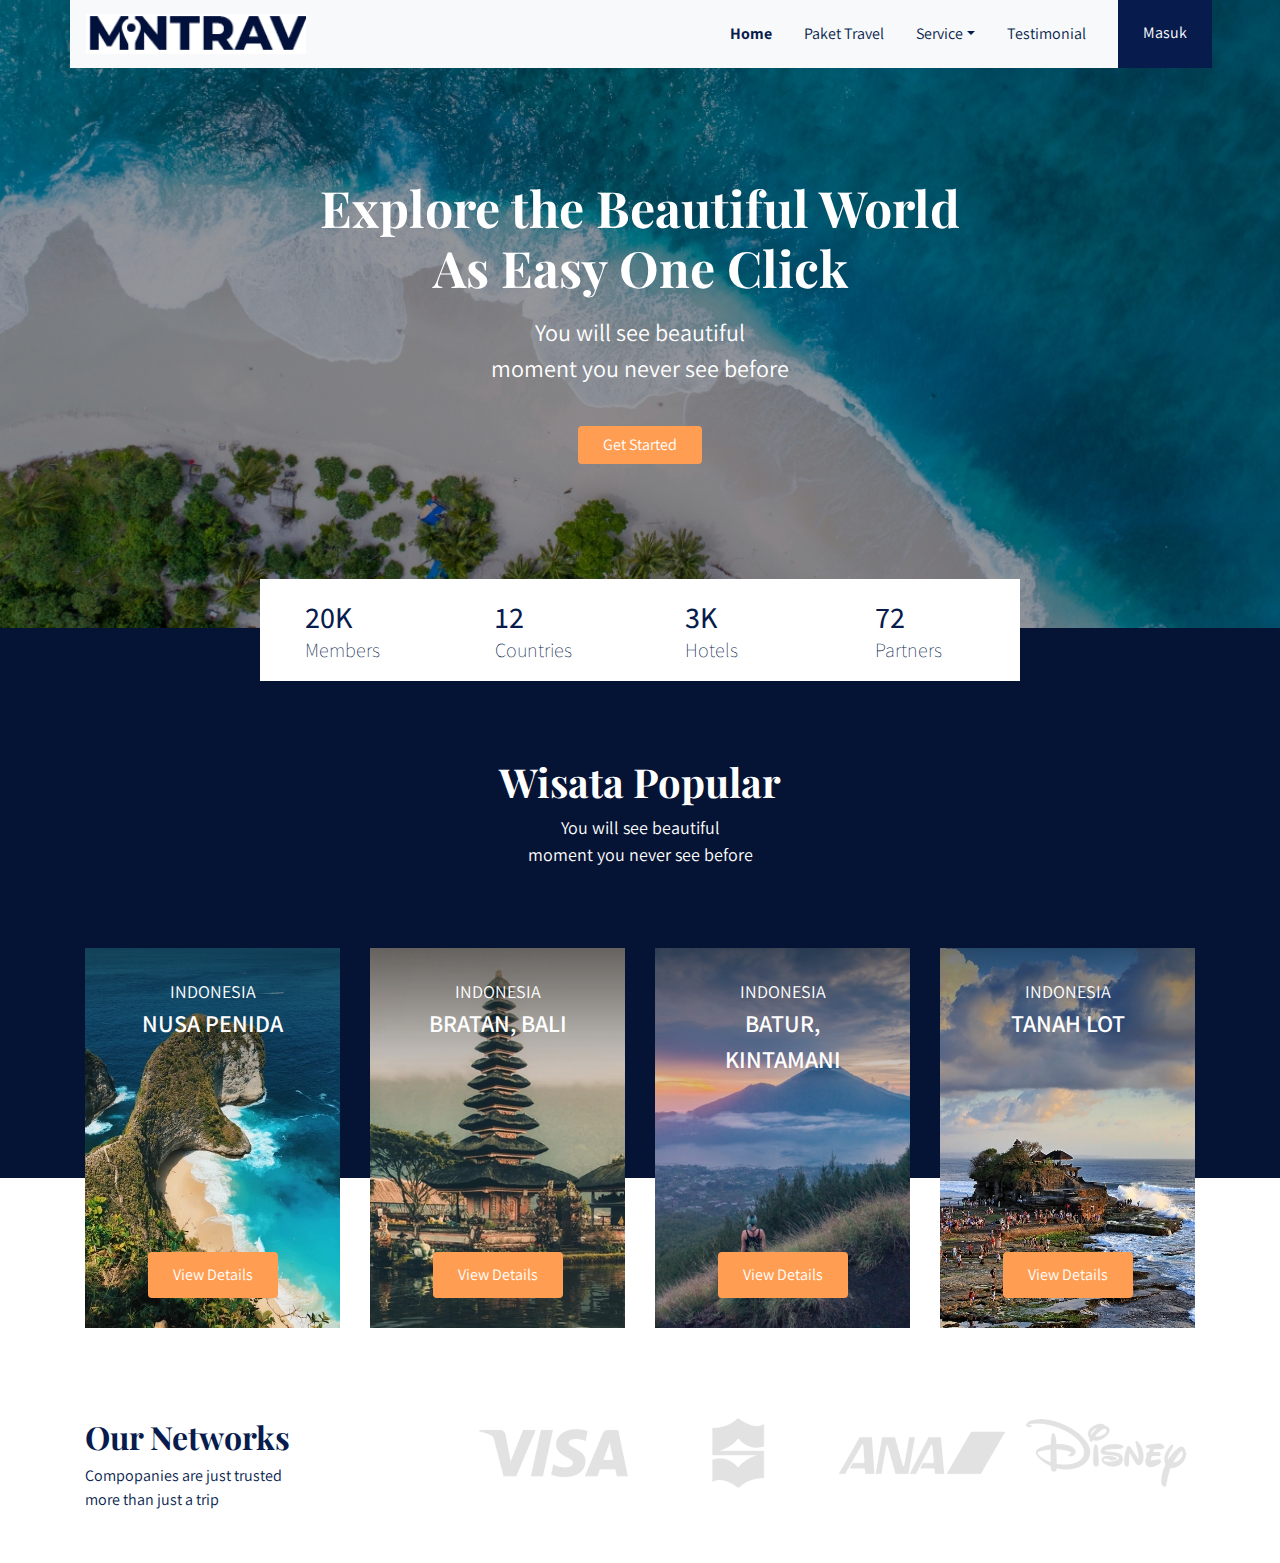
==== index.html @ ce4186be "membuat section network dan stylenya" ====
<!DOCTYPE html>
<html lang="en">
  <head>
    <meta charset="utf-8" />
    <meta
      name="viewport"
      content="width=device-width, initial-scale=1, shrink-to-fit=no"
    />
    <link
      rel="stylesheet"
      href="frontend/libraries/bootstrap/css/bootstrap.css"
    />
    <link rel="stylesheet" href="frontend/styles/main.css" />
    <link
      href="https://fonts.googleapis.com/css?family=Assistant:300,400,600,700,800|Playfair+Display:400,700,800,900&display=swap"
      rel="stylesheet"
    />
    <title>Montrav</title>
  </head>

  <body>
    <!-- Navbar -->
    <div class="container">
      <nav class="row navbar navbar-expand-lg navbar-light bg-light">
        <a href="#" class="navbar-brand">
          <img src="frontend/images/ic_logo.png" alt="logo montrav" />
        </a>
        <button
          class="navbar-toggler navbar-toggler-right"
          type="button"
          data-toggle="collapse"
          data-target="#navb"
        >
          <span class="navbar-toggler-icon"></span>
        </button>

        <div class="collapse navbar-collapse" id="navb">
          <ul class="navbar-nav ml-auto mr-3">
            <li class="nav-item mx-md-2">
              <a href="#" class="nav-link active">Home</a>
            </li>
            <li class="nav-item mx-md-2">
              <a href="#" class="nav-link">Paket Travel</a>
            </li>
            <li class="nav-item mx-md-2 dropdown">
              <a
                href=""
                class="nav-link dropdown-toggle"
                id="navbardrop"
                data-toggle="dropdown"
                >Service</a
              >
              <div class="dropdown-menu">
                <a href="#" class="dropdown-item">Link</a>
                <a href="#" class="dropdown-item">Link</a>
                <a href="#" class="dropdown-item">Link</a>
              </div>
            </li>
            <li class="nav-item mx-md-2">
              <a href="#" class="nav-link">Testimonial</a>
            </li>
          </ul>
          <!-- Mobile Button -->

          <form class="form-inline d-sm-block d-md-none">
            <button class="btn btn-login my-2 my-sm-0">
              Masuk
            </button>
          </form>

          <!-- Dekstop Button -->

          <form class="form-inline my-2 my-lg-0 d-none d-md-block ">
            <button class="btn btn-login btn-navbar-right my-2 my-sm-0 px-4">
              Masuk
            </button>
          </form>
        </div>
      </nav>
    </div>

    <!-- Header -->
    <header class="text-center">
      <h1>
        Explore the Beautiful World
        <br />
        As Easy One Click
      </h1>
      <p class="mt-3">
        You will see beautiful
        <br />
        moment you never see before
      </p>
      <a href="#" class="btn btn-get-started px-4 mt-4">Get Started</a>
    </header>

    <main>
      <div class="container">
        <section class="section-stats row justify-content-center" id="stats">
          <div class="col-3 col-md-2 stats-details">
            <h2>20K</h2>
            <p>Members</p>
          </div>
          <div class="col-3 col-md-2 stats-details">
            <h2>12</h2>
            <p>Countries</p>
          </div>
          <div class="col-3 col-md-2 stats-details">
            <h2>3K</h2>
            <p>Hotels</p>
          </div>
          <div class="col-3 col-md-2 stats-details">
            <h2>72</h2>
            <p>Partners</p>
          </div>
        </section>
      </div>

      <section class="section-popular" id="popular">
        <div class="container">
          <div class="row">
            <div class="col text-center section-popular-heading">
              <h2>Wisata Popular</h2>
              <p>
                You will see beautiful
                <br />
                moment you never see before
              </p>
            </div>
          </div>
        </div>
      </section>

      <section class="section-popular-content" id="popular-content">
        <div class="container">
          <div class="section-popular-travel row justify-content-center">
            <div class="col-sm-6 col-md-4 col-lg-3">
              <div
                class="card-travel text-center d-flex flex-column"
                style="background-image: url('frontend/images/popular-1.jpg')"
              >
                <div class="travel-country">INDONESIA</div>
                <div class="travel-location">NUSA PENIDA</div>
                <div class="travel-button mt-auto">
                  <a href="#" class="btn btn-travel-details px-4">
                    View Details
                  </a>
                </div>
              </div>
            </div>
            <div class="col-sm-6 col-md-4 col-lg-3">
              <div
                class="card-travel text-center d-flex flex-column"
                style="background-image: url('frontend/images/popular-2.jpg')"
              >
                <div class="travel-country">INDONESIA</div>
                <div class="travel-location">BRATAN, BALI</div>
                <div class="travel-button mt-auto">
                  <a href="#" class="btn btn-travel-details px-4">
                    View Details
                  </a>
                </div>
              </div>
            </div>
            <div class="col-sm-6 col-md-4 col-lg-3">
              <div
                class="card-travel text-center d-flex flex-column"
                style="background-image: url('frontend/images/popular-3.jpg')"
              >
                <div class="travel-country">INDONESIA</div>
                <div class="travel-location">BATUR, KINTAMANI</div>
                <div class="travel-button mt-auto">
                  <a href="#" class="btn btn-travel-details px-4">
                    View Details
                  </a>
                </div>
              </div>
            </div>
            <div class="col-sm-6 col-md-4 col-lg-3">
              <div
                class="card-travel text-center d-flex flex-column"
                style="background-image: url('frontend/images/popular-4.jpg')"
              >
                <div class="travel-country">INDONESIA</div>
                <div class="travel-location">TANAH LOT</div>
                <div class="travel-button mt-auto">
                  <a href="#" class="btn btn-travel-details px-4">
                    View Details
                  </a>
                </div>
              </div>
            </div>
          </div>
        </div>
      </section>

      <section class="section-networks">
        <div class="container">
          <div class="row">
            <div class="col-md-4">
              <h2>Our Networks</h2>
              <p>
                Compopanies are just trusted
                <br />
                more than just a trip
              </p>
            </div>
            <div class="col-md-8 text-center">
              <img
                src="frontend/images/partner.png"
                alt=""
                class="img-partner"
              />
            </div>
          </div>
        </div>
      </section>
    </main>

    <script src="frontend/libraries/bootstrap/js/jquery-3.4.1.min.js"></script>
    <script src="https://cdn.jsdelivr.net/npm/popper.js@1.16.0/dist/umd/popper.min.js"></script>
    <script src="frontend/libraries/bootstrap/js/bootstrap.js"></script>
    <script src="frontend/libraries/retina/retina.min.js"></script>
  </body>
</html>
---- frontend/styles/main.css ----
body {
  background-color: #e6e7e7;
  font-family: "Assistant", sans-serif;
  color: #071c4d;
}

.navbar-brand img {
  height: 40px;
}

.navbar-light .navbar-nav .nav-link {
  color: #071c4d;
}

.navbar-light .navbar-nav .nav-link:hover {
  color: #2a448e !important;
}

.navbar-light .navbar-nav .nav-link.active {
  font-weight: bold;
  color: #071c4d !important;
}

.btn-navbar-right {
  margin-top: -10px !important;
  margin-bottom: -8px !important;
  margin-right: -18px !important;
  height: 70px;
  border-radius: 0;
}

.btn-login {
  background-color: #071c4d;
  color: #ffffff;
}

.btn-login:hover {
  background-color: #1b2d5e;
  color: #ffffff;
}

header {
  margin-top: -70px;
  padding: 180px 0 165px;
  background-image: url("../images/header.jpg");
  background-size: cover;
}

header h1,
header p {
  color: #ffffff;
}

header h1 {
  font-family: "Playfair Display", serif;
  font-weight: bold;
  font-size: 50px;
}

header p {
  font-size: 24px;
}

header .btn-get-started {
  background-color: #ff9e53;
  color: #ffffff;
}

header .btn-get-started:hover {
  background-color: #fda562;
  color: #ffffff;
}

.section-stats {
  margin-top: -50px;
}

.section-stats .stats-details {
  padding-top: 20px;
  background: #ffffff;
  padding-left: 45px;
}

.section-stats h2 {
  font-size: 30px;
  margin-bottom: 0;
}

.section-stats p {
  font-size: 20px;
  font-weight: lighter;
}

.section-popular {
  min-height: 550px;
  background-color: #051334;
  margin-top: -53px;
  margin-bottom: -230px;
}

.section-popular .section-popular-heading {
  margin-top: 130px;
  color: #ffffff;
}

.section-popular h2 {
  font-weight: bold;
  font-family: "Playfair Display", serif;
  font-size: 40px;
}

.section-popular p {
  font-size: 18px;
}

.section-popular-content .section-popular-travel .card-travel {
  min-height: 380px;
  padding: 30px;
  color: #ffffff;
  background-color: #e6e7e7;
  background-size: cover;
  margin-bottom: 20px;
}

.section-popular-content .section-popular-travel .travel-country {
  font-size: 18px;
  color: #ffffff;
}

.section-popular-content .section-popular-travel .travel-location {
  font-size: 24px;
  color: #ffffff;
  font-weight: 600;
}

.section-popular-content .section-popular-travel .travel-button .btn-travel-details {
  padding: 10px;
  background-color: #ff9e53;
  color: #ffffff;
}

.section-popular-content .section-popular-travel .travel-button .btn-travel-details:hover {
  background-color: #fda562;
  color: #ffffff;
}

.section-networks {
  background-color: #ffffff;
  margin-top: -170px;
  padding-top: 240px;
  padding-bottom: 35px;
}

.section-networks h2 {
  font-family: "Playfair Display", serif;
  font-weight: bold;
}

.section-networks img {
  max-width: 100%;
}
/*# sourceMappingURL=main.css.map */
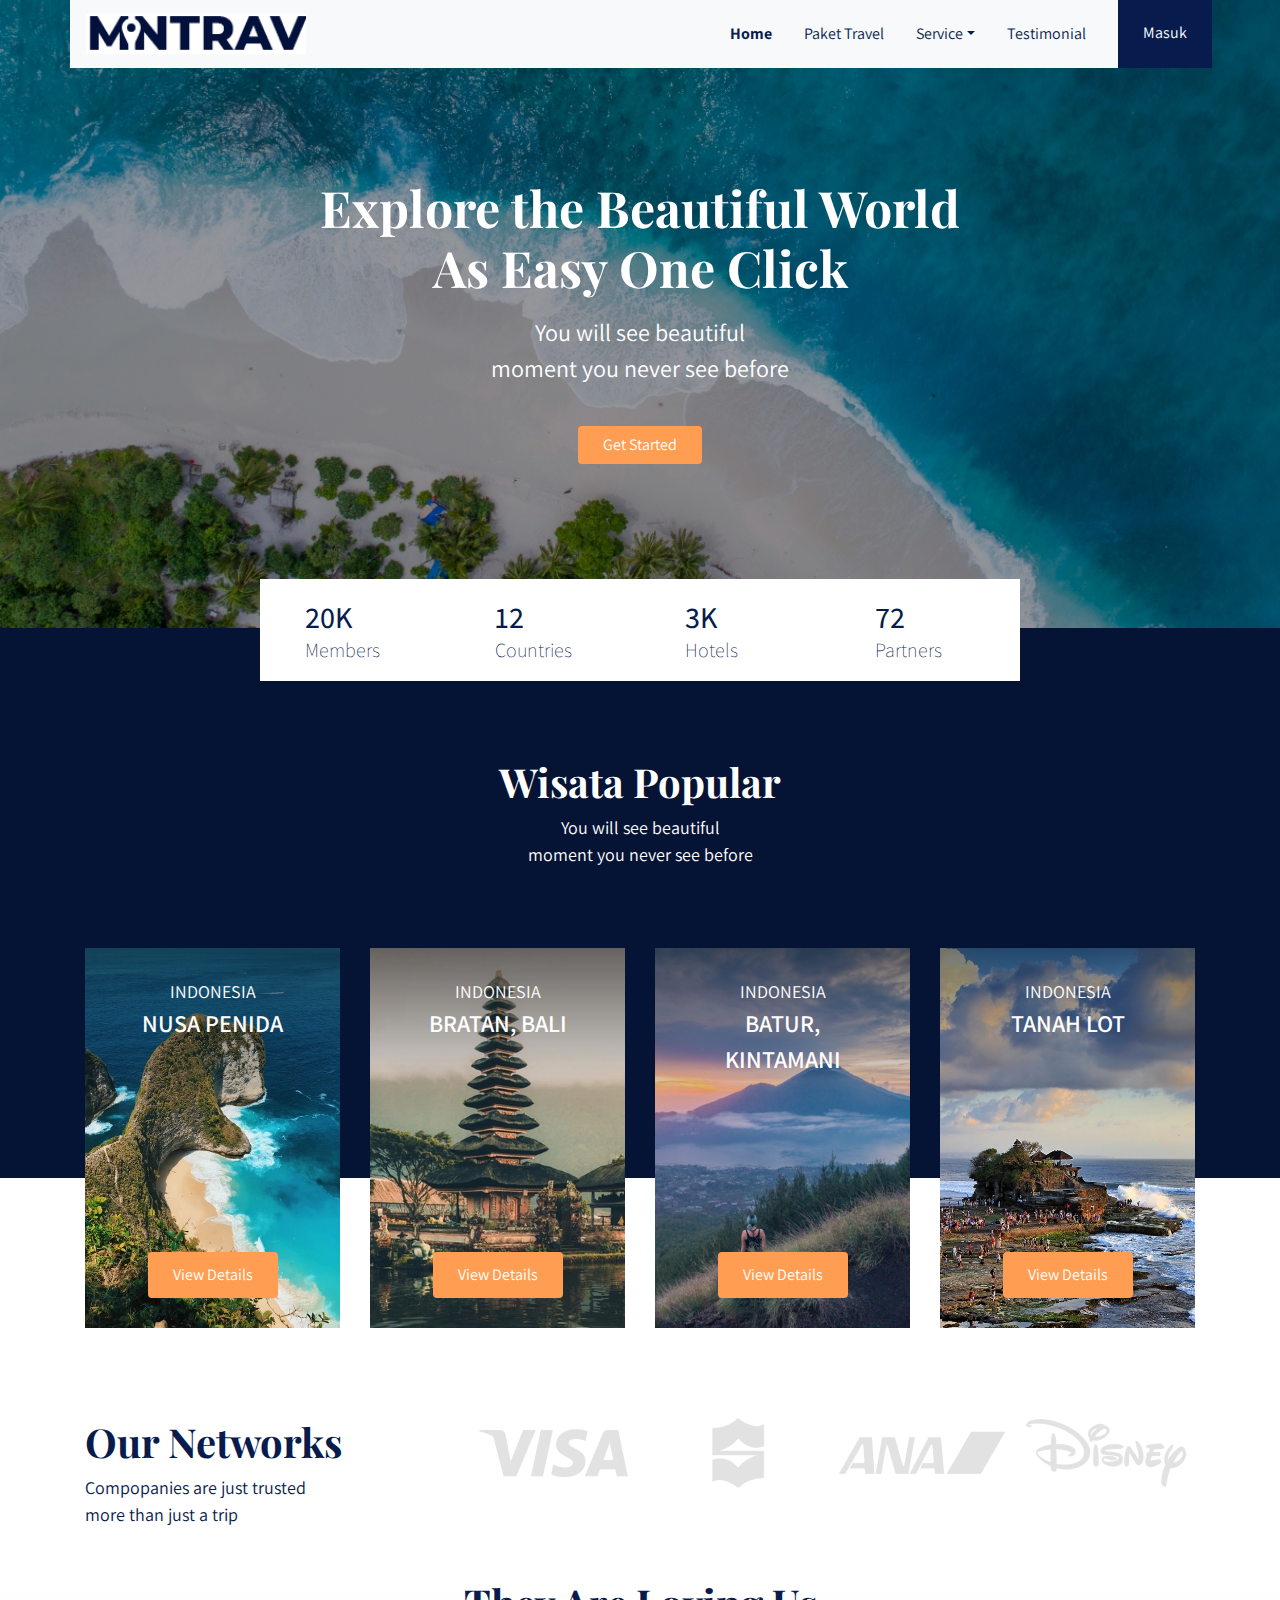
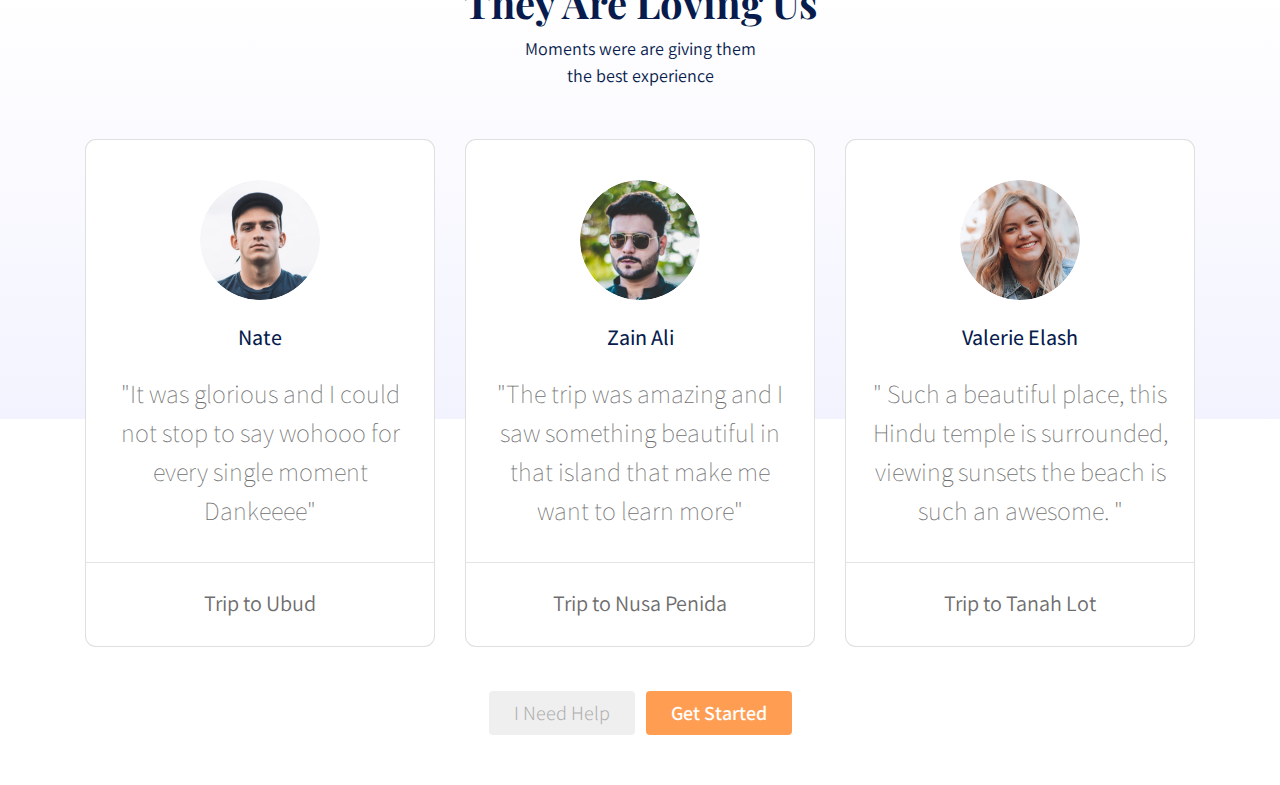
==== commit dcc3f2e9: "section testimonial" ====
--- a/index.html
+++ b/index.html
@@ -194,7 +194,7 @@
         </div>
       </section>
 
-      <section class="section-networks">
+      <section class="section-networks" id="networks">
         <div class="container">
           <div class="row">
             <div class="col-md-4">
@@ -215,6 +215,92 @@
           </div>
         </div>
       </section>
+
+      <section class="section-testimonial-heading" id="testimonialHeading">
+        <div class="container">
+          <div class="row">
+            <div class="col text-center">
+              <h2>They Are Loving Us</h2>
+              <p>
+                Moments were are giving them
+                <br />
+                the best experience
+              </p>
+            </div>
+          </div>
+        </div>
+      </section>
+
+      <section class="section-testimonial-content" id="testimonialContent">
+        <div class="container">
+          <div class="section-popular-travel row justify-content-center">
+            <div class="col-sm-6 col-md-6 col-lg-4">
+              <div class="card card-testimonial text-center">
+                <div class="testimonial-content">
+                  <img
+                    src="frontend/images/testimonial-1.png"
+                    alt="user"
+                    class="mb-4 rounded-circle"
+                  />
+                  <h3 class="mb-4">Nate</h3>
+                  <p class="testimonial">
+                    "It was glorious and I could not stop to say wohooo for
+                    every single moment Dankeeee"
+                  </p>
+                </div>
+                <hr />
+                <p class="trip-to mt-2">Trip to Ubud</p>
+              </div>
+            </div>
+            <div class="col-sm-6 col-md-6 col-lg-4">
+              <div class="card card-testimonial text-center">
+                <div class="testimonial-content">
+                  <img
+                    src="frontend/images/testimonial-2.png"
+                    alt="user"
+                    class="mb-4 rounded-circle"
+                  />
+                  <h3 class="mb-4">Zain Ali</h3>
+                  <p class="testimonial">
+                    "The trip was amazing and I saw something beautiful in that
+                    island that make me want to learn more"
+                  </p>
+                </div>
+                <hr />
+                <p class="trip-to mt-2">Trip to Nusa Penida</p>
+              </div>
+            </div>
+            <div class="col-sm-6 col-md-6 col-lg-4">
+              <div class="card card-testimonial text-center">
+                <div class="testimonial-content">
+                  <img
+                    src="frontend/images/testimonial-3.png"
+                    alt="user"
+                    class="mb-4 rounded-circle"
+                  />
+                  <h3 class="mb-4">Valerie Elash</h3>
+                  <p class="testimonial">
+                    " Such a beautiful place, this Hindu temple is surrounded,
+                    viewing sunsets the beach is such an awesome. "
+                  </p>
+                </div>
+                <hr />
+                <p class="trip-to mt-2">Trip to Tanah Lot</p>
+              </div>
+            </div>
+          </div>
+          <div class="row">
+            <div class="col-12 text-center">
+              <a href="" class="btn btn-need-help px-4 mt-4 mx-1"
+                >I Need Help</a
+              >
+              <a href="" class="btn btn-get-started px-4 mt-4 mx-1"
+                >Get Started</a
+              >
+            </div>
+          </div>
+        </div>
+      </section>
     </main>
 
     <script src="frontend/libraries/bootstrap/js/jquery-3.4.1.min.js"></script>
--- a/frontend/styles/main.css
+++ b/frontend/styles/main.css
@@ -1,5 +1,5 @@
 body {
-  background-color: #e6e7e7;
+  background-color: #fff;
   font-family: "Assistant", sans-serif;
   color: #071c4d;
 }
@@ -154,9 +154,93 @@
 .section-networks h2 {
   font-family: "Playfair Display", serif;
   font-weight: bold;
+  font-size: 40px;
+}
+
+.section-networks p {
+  font-size: 18px;
 }
 
 .section-networks img {
   max-width: 100%;
 }
+
+.section-testimonial-heading {
+  background: -webkit-gradient(linear, left top, left bottom, from(#fff), to(#f3f3ff));
+  background: linear-gradient(#fff 0%, #f3f3ff 100%);
+  min-height: 440px;
+}
+
+.section-testimonial-heading h2 {
+  font-family: "Playfair Display", serif;
+  font-weight: bold;
+  font-size: 40px;
+}
+
+.section-testimonial-heading p {
+  font-size: 18px;
+}
+
+.section-testimonial-content {
+  margin-top: -280px;
+  padding-bottom: 50px;
+}
+
+.section-testimonial-content .card-testimonial {
+  padding: 40px 20px 10px;
+  border-radius: 11px;
+  margin-bottom: 20px;
+}
+
+.section-testimonial-content .card-testimonial .testimonial-content {
+  min-height: 365px;
+}
+
+.section-testimonial-content .card-testimonial h3 {
+  font-size: 22px;
+}
+
+.section-testimonial-content .card-testimonial .testimonial {
+  font-weight: 200;
+  font-size: 26px;
+  color: #6e6e6e;
+  min-height: 155px;
+}
+
+.section-testimonial-content .card-testimonial .trip-to {
+  font-weight: normal;
+  font-size: 22px;
+  color: #6e6e6e;
+}
+
+.section-testimonial-content .card-testimonial hr {
+  margin-left: -20px;
+  margin-right: -20px;
+  color: #e3e3e3;
+}
+
+.section-testimonial-content .btn-get-started {
+  background-color: #ff9e53;
+  color: #ffffff;
+  font-weight: 600;
+  font-size: 20px;
+  color: #fff;
+}
+
+.section-testimonial-content .btn-get-started:hover {
+  background-color: #fda562;
+  color: #ffffff;
+}
+
+.section-testimonial-content .btn-need-help {
+  background: #efefef;
+  font-weight: 300;
+  font-size: 20px;
+  color: #aeaeae;
+}
+
+.section-testimonial-content .btn-need-help:hover {
+  background-color: #f3f3f3;
+  color: #aeaeae;
+}
 /*# sourceMappingURL=main.css.map */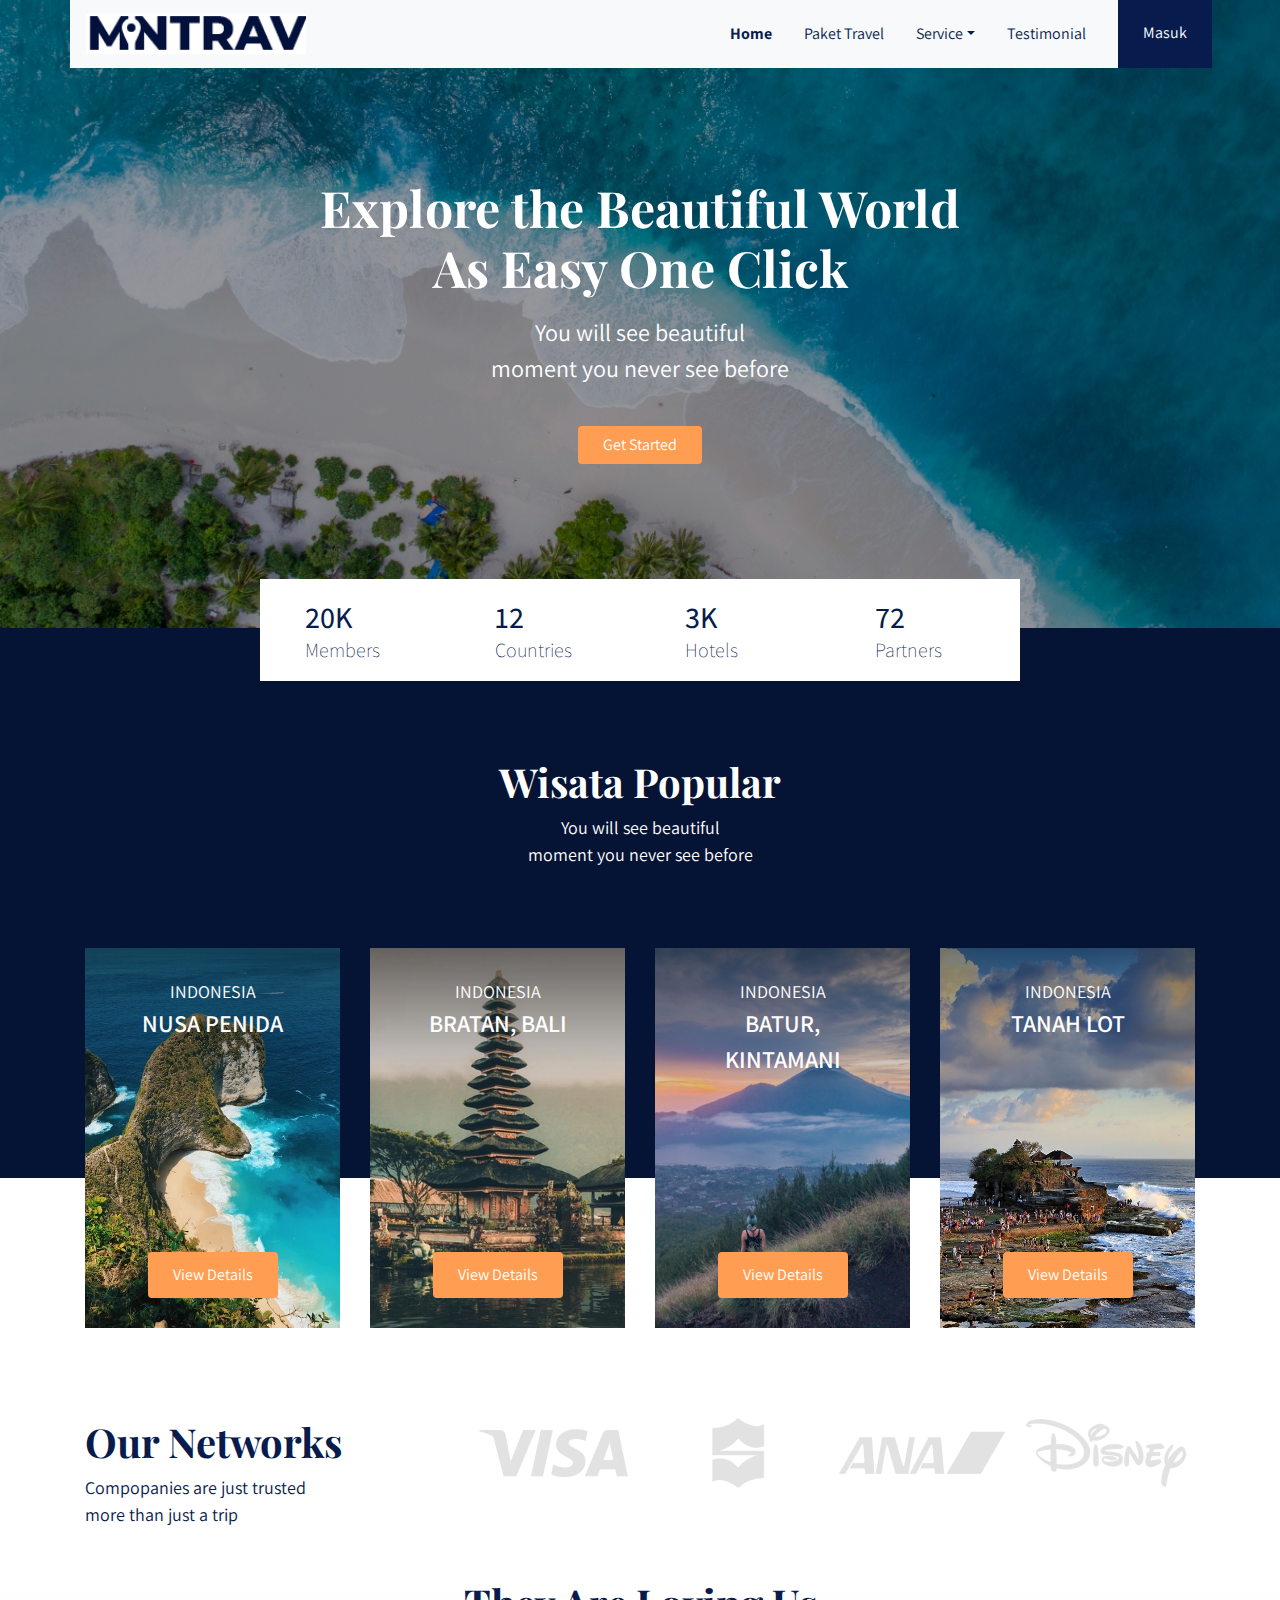
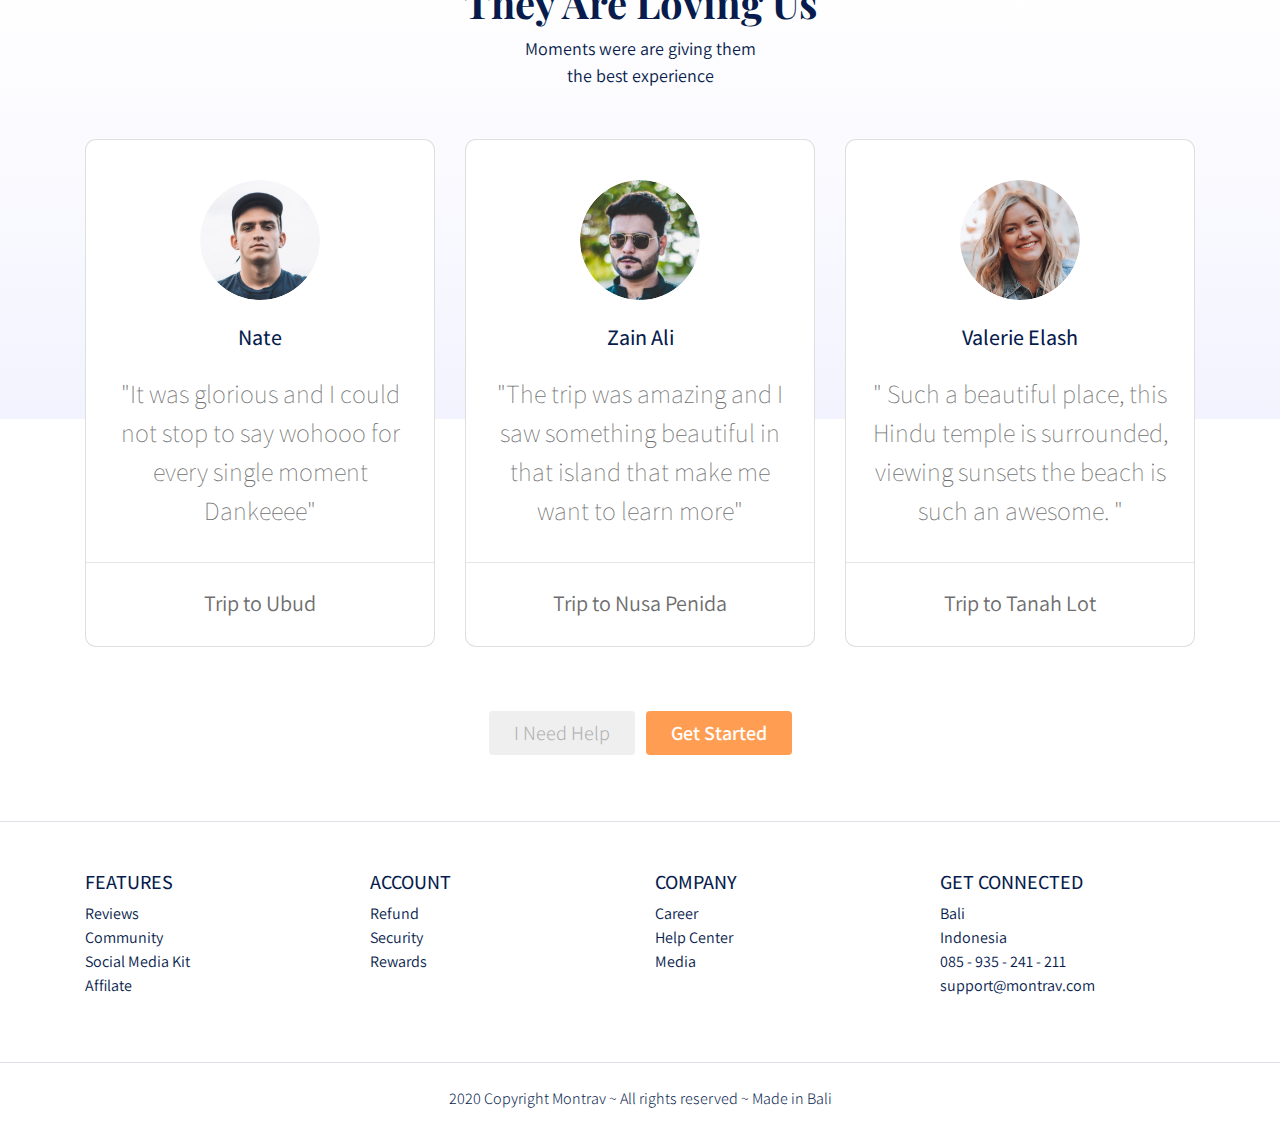
==== commit 4e57c288: "section footer" ====
--- a/index.html
+++ b/index.html
@@ -303,6 +303,60 @@
       </section>
     </main>
 
+    <footer class="section-footer mt-3 mb-4 border-top">
+      <div class="container pt-5 pb-5">
+        <div class="row justify-content-center">
+          <div class="col-12">
+            <div class="row">
+              <div class="col-12 col-lg-3">
+                <h5>FEATURES</h5>
+                <ul class="list-unstyled">
+                  <li><a href="">Reviews</a></li>
+                  <li><a href="">Community</a></li>
+                  <li><a href="">Social Media Kit</a></li>
+                  <li><a href="">Affilate</a></li>
+                </ul>
+              </div>
+              <div class="col-12 col-lg-3">
+                <h5>ACCOUNT</h5>
+                <ul class="list-unstyled">
+                  <li><a href="">Refund</a></li>
+                  <li><a href="">Security</a></li>
+                  <li><a href="">Rewards</a></li>
+                </ul>
+              </div>
+              <div class="col-12 col-lg-3">
+                <h5>COMPANY</h5>
+                <ul class="list-unstyled">
+                  <li><a href="">Career</a></li>
+                  <li><a href="">Help Center</a></li>
+                  <li><a href="">Media</a></li>
+                </ul>
+              </div>
+              <div class="col-12 col-lg-3">
+                <h5>GET CONNECTED</h5>
+                <ul class="list-unstyled">
+                  <li><a href="">Bali</a></li>
+                  <li><a href="">Indonesia</a></li>
+                  <li><a href="">085 - 935 - 241 - 211</a></li>
+                  <li><a href="">support@montrav.com</a></li>
+                </ul>
+              </div>
+            </div>
+          </div>
+        </div>
+      </div>
+      <div class="container-fluid">
+        <div
+          class="row border-top justify-content-center align-items-center pt-4"
+        >
+          <div class="col-auto copyright">
+            2020 Copyright Montrav ~ All rights reserved ~ Made in Bali
+          </div>
+        </div>
+      </div>
+    </footer>
+
     <script src="frontend/libraries/bootstrap/js/jquery-3.4.1.min.js"></script>
     <script src="https://cdn.jsdelivr.net/npm/popper.js@1.16.0/dist/umd/popper.min.js"></script>
     <script src="frontend/libraries/bootstrap/js/bootstrap.js"></script>
--- a/frontend/styles/main.css
+++ b/frontend/styles/main.css
@@ -189,7 +189,7 @@
 .section-testimonial-content .card-testimonial {
   padding: 40px 20px 10px;
   border-radius: 11px;
-  margin-bottom: 20px;
+  margin-bottom: 40px;
 }
 
 .section-testimonial-content .card-testimonial .testimonial-content {
@@ -243,4 +243,13 @@
   background-color: #f3f3f3;
   color: #aeaeae;
 }
+
+.section-footer a {
+  color: #071c4d;
+}
+
+.section-footer .copyright {
+  color: #071c4d;
+  font-weight: 300;
+}
 /*# sourceMappingURL=main.css.map */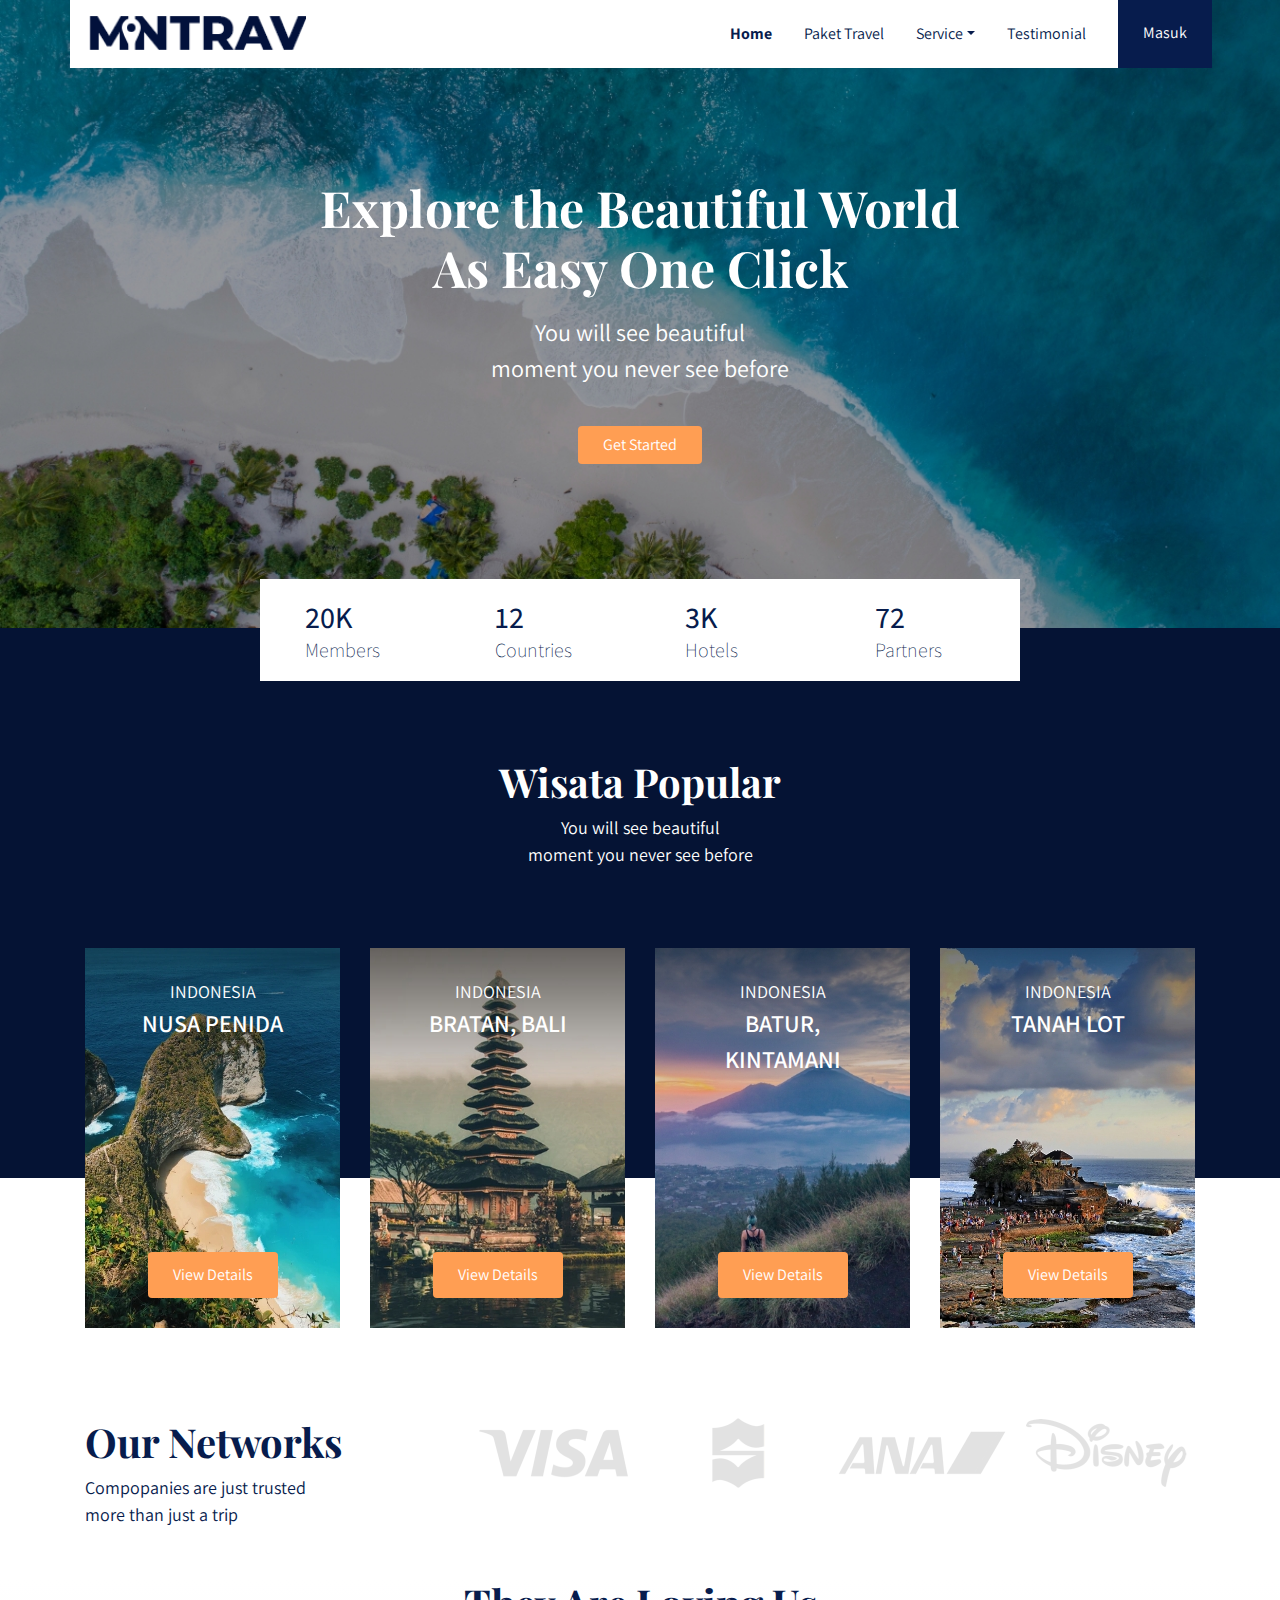
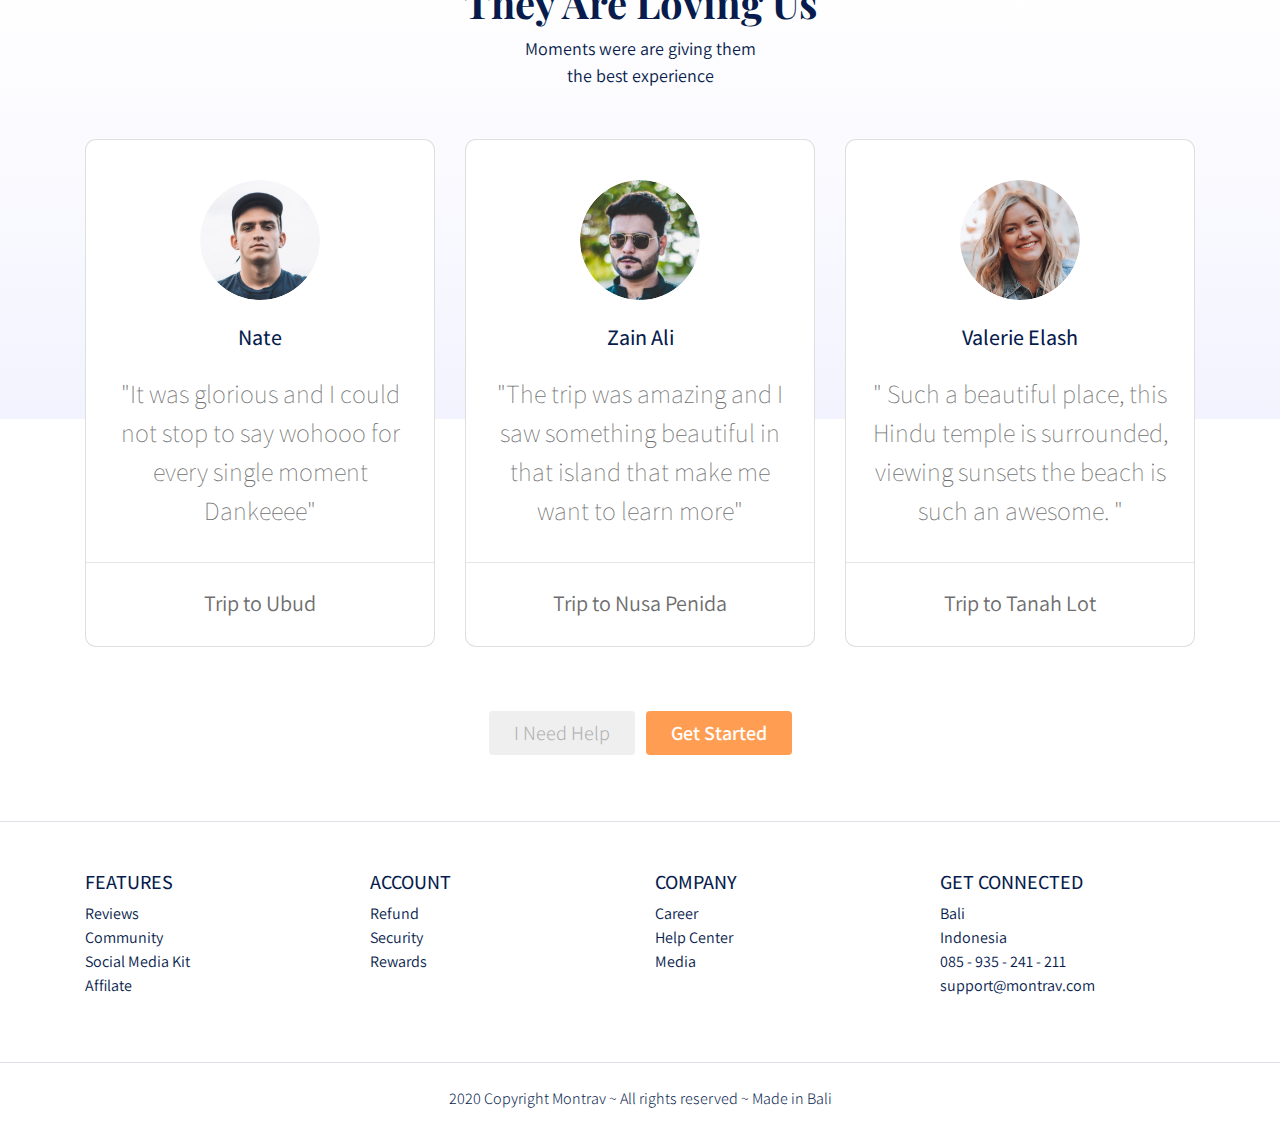
==== commit d1bd7b48: "Membuat kerangka page checkout & stylenya" ====
--- a/index.html
+++ b/index.html
@@ -18,65 +18,67 @@
     <title>Montrav</title>
   </head>
 
-  <body>
+  <body class="index">
     <!-- Navbar -->
-    <div class="container">
-      <nav class="row navbar navbar-expand-lg navbar-light bg-light">
-        <a href="#" class="navbar-brand">
-          <img src="frontend/images/ic_logo.png" alt="logo montrav" />
-        </a>
-        <button
-          class="navbar-toggler navbar-toggler-right"
-          type="button"
-          data-toggle="collapse"
-          data-target="#navb"
-        >
-          <span class="navbar-toggler-icon"></span>
-        </button>
-
-        <div class="collapse navbar-collapse" id="navb">
-          <ul class="navbar-nav ml-auto mr-3">
-            <li class="nav-item mx-md-2">
-              <a href="#" class="nav-link active">Home</a>
-            </li>
-            <li class="nav-item mx-md-2">
-              <a href="#" class="nav-link">Paket Travel</a>
-            </li>
-            <li class="nav-item mx-md-2 dropdown">
-              <a
-                href=""
-                class="nav-link dropdown-toggle"
-                id="navbardrop"
-                data-toggle="dropdown"
-                >Service</a
-              >
-              <div class="dropdown-menu">
-                <a href="#" class="dropdown-item">Link</a>
-                <a href="#" class="dropdown-item">Link</a>
-                <a href="#" class="dropdown-item">Link</a>
-              </div>
-            </li>
-            <li class="nav-item mx-md-2">
-              <a href="#" class="nav-link">Testimonial</a>
-            </li>
-          </ul>
-          <!-- Mobile Button -->
-
-          <form class="form-inline d-sm-block d-md-none">
-            <button class="btn btn-login my-2 my-sm-0">
-              Masuk
-            </button>
-          </form>
-
-          <!-- Dekstop Button -->
-
-          <form class="form-inline my-2 my-lg-0 d-none d-md-block ">
-            <button class="btn btn-login btn-navbar-right my-2 my-sm-0 px-4">
-              Masuk
-            </button>
-          </form>
-        </div>
-      </nav>
+    <div class="section-navbar">
+      <div class="container">
+        <nav class="row navbar navbar-expand-lg navbar-light bg-white">
+          <a href="#" class="navbar-brand">
+            <img src="frontend/images/ic_logo.png" alt="logo montrav" />
+          </a>
+          <button
+            class="navbar-toggler navbar-toggler-right"
+            type="button"
+            data-toggle="collapse"
+            data-target="#navb"
+          >
+            <span class="navbar-toggler-icon"></span>
+          </button>
+
+          <div class="collapse navbar-collapse" id="navb">
+            <ul class="navbar-nav ml-auto mr-3">
+              <li class="nav-item mx-md-2">
+                <a href="#" class="nav-link active">Home</a>
+              </li>
+              <li class="nav-item mx-md-2">
+                <a href="#" class="nav-link">Paket Travel</a>
+              </li>
+              <li class="nav-item mx-md-2 dropdown">
+                <a
+                  href=""
+                  class="nav-link dropdown-toggle"
+                  id="navbardrop"
+                  data-toggle="dropdown"
+                  >Service</a
+                >
+                <div class="dropdown-menu">
+                  <a href="#" class="dropdown-item">Link</a>
+                  <a href="#" class="dropdown-item">Link</a>
+                  <a href="#" class="dropdown-item">Link</a>
+                </div>
+              </li>
+              <li class="nav-item mx-md-2">
+                <a href="#" class="nav-link">Testimonial</a>
+              </li>
+            </ul>
+            <!-- Mobile Button -->
+
+            <form class="form-inline d-sm-block d-md-none">
+              <button class="btn btn-login my-2 my-sm-0">
+                Masuk
+              </button>
+            </form>
+
+            <!-- Dekstop Button -->
+
+            <form class="form-inline my-2 my-lg-0 d-none d-md-block ">
+              <button class="btn btn-login btn-navbar-right my-2 my-sm-0 px-4">
+                Masuk
+              </button>
+            </form>
+          </div>
+        </nav>
+      </div>
     </div>
 
     <!-- Header -->
@@ -142,7 +144,7 @@
                 <div class="travel-country">INDONESIA</div>
                 <div class="travel-location">NUSA PENIDA</div>
                 <div class="travel-button mt-auto">
-                  <a href="#" class="btn btn-travel-details px-4">
+                  <a href="details.html" class="btn btn-travel-details px-4">
                     View Details
                   </a>
                 </div>
--- a/frontend/styles/main.css
+++ b/frontend/styles/main.css
@@ -4,24 +4,24 @@
   color: #071c4d;
 }
 
-.navbar-brand img {
+.section-navbar .navbar-brand img {
   height: 40px;
 }
 
-.navbar-light .navbar-nav .nav-link {
-  color: #071c4d;
-}
-
-.navbar-light .navbar-nav .nav-link:hover {
+.section-navbar .navbar-light .navbar-nav .nav-link {
+  color: #071c4d;
+}
+
+.section-navbar .navbar-light .navbar-nav .nav-link:hover {
   color: #2a448e !important;
 }
 
-.navbar-light .navbar-nav .nav-link.active {
+.section-navbar .navbar-light .navbar-nav .nav-link.active {
   font-weight: bold;
   color: #071c4d !important;
 }
 
-.btn-navbar-right {
+.section-navbar .btn-navbar-right {
   margin-top: -10px !important;
   margin-bottom: -8px !important;
   margin-right: -18px !important;
@@ -29,91 +29,91 @@
   border-radius: 0;
 }
 
-.btn-login {
+.section-navbar .btn-login {
   background-color: #071c4d;
   color: #ffffff;
 }
 
-.btn-login:hover {
+.section-navbar .btn-login:hover {
   background-color: #1b2d5e;
   color: #ffffff;
 }
 
-header {
+.index header {
   margin-top: -70px;
   padding: 180px 0 165px;
   background-image: url("../images/header.jpg");
   background-size: cover;
 }
 
-header h1,
-header p {
-  color: #ffffff;
-}
-
-header h1 {
+.index header h1,
+.index header p {
+  color: #ffffff;
+}
+
+.index header h1 {
   font-family: "Playfair Display", serif;
   font-weight: bold;
   font-size: 50px;
 }
 
-header p {
+.index header p {
   font-size: 24px;
 }
 
-header .btn-get-started {
+.index header .btn-get-started {
   background-color: #ff9e53;
   color: #ffffff;
 }
 
-header .btn-get-started:hover {
+.index header .btn-get-started:hover {
   background-color: #fda562;
   color: #ffffff;
 }
 
-.section-stats {
+.index .section-stats {
   margin-top: -50px;
 }
 
-.section-stats .stats-details {
+.index .section-stats .stats-details {
   padding-top: 20px;
   background: #ffffff;
   padding-left: 45px;
 }
 
-.section-stats h2 {
+.index .section-stats h2 {
   font-size: 30px;
   margin-bottom: 0;
 }
 
-.section-stats p {
+.index .section-stats p {
   font-size: 20px;
   font-weight: lighter;
 }
 
-.section-popular {
+.index .section-popular {
   min-height: 550px;
   background-color: #051334;
   margin-top: -53px;
   margin-bottom: -230px;
 }
 
-.section-popular .section-popular-heading {
+.index .section-popular .section-popular-heading {
   margin-top: 130px;
   color: #ffffff;
 }
 
-.section-popular h2 {
+.index .section-popular h2 {
   font-weight: bold;
   font-family: "Playfair Display", serif;
   font-size: 40px;
 }
 
-.section-popular p {
-  font-size: 18px;
-}
-
-.section-popular-content .section-popular-travel .card-travel {
+.index .section-popular p {
+  font-size: 18px;
+}
+
+.index .section-popular-content .section-popular-travel .card-travel {
   min-height: 380px;
   padding: 30px;
   color: #ffffff;
@@ -122,104 +122,104 @@
   margin-bottom: 20px;
 }
 
-.section-popular-content .section-popular-travel .travel-country {
-  font-size: 18px;
-  color: #ffffff;
-}
-
-.section-popular-content .section-popular-travel .travel-location {
+.index .section-popular-content .section-popular-travel .travel-country {
+  font-size: 18px;
+  color: #ffffff;
+}
+
+.index .section-popular-content .section-popular-travel .travel-location {
   font-size: 24px;
   color: #ffffff;
   font-weight: 600;
 }
 
-.section-popular-content .section-popular-travel .travel-button .btn-travel-details {
+.index .section-popular-content .section-popular-travel .travel-button .btn-travel-details {
   padding: 10px;
   background-color: #ff9e53;
   color: #ffffff;
 }
 
-.section-popular-content .section-popular-travel .travel-button .btn-travel-details:hover {
+.index .section-popular-content .section-popular-travel .travel-button .btn-travel-details:hover {
   background-color: #fda562;
   color: #ffffff;
 }
 
-.section-networks {
+.index .section-networks {
   background-color: #ffffff;
   margin-top: -170px;
   padding-top: 240px;
   padding-bottom: 35px;
 }
 
-.section-networks h2 {
+.index .section-networks h2 {
   font-family: "Playfair Display", serif;
   font-weight: bold;
   font-size: 40px;
 }
 
-.section-networks p {
-  font-size: 18px;
-}
-
-.section-networks img {
+.index .section-networks p {
+  font-size: 18px;
+}
+
+.index .section-networks img {
   max-width: 100%;
 }
 
-.section-testimonial-heading {
+.index .section-testimonial-heading {
   background: -webkit-gradient(linear, left top, left bottom, from(#fff), to(#f3f3ff));
   background: linear-gradient(#fff 0%, #f3f3ff 100%);
   min-height: 440px;
 }
 
-.section-testimonial-heading h2 {
+.index .section-testimonial-heading h2 {
   font-family: "Playfair Display", serif;
   font-weight: bold;
   font-size: 40px;
 }
 
-.section-testimonial-heading p {
-  font-size: 18px;
-}
-
-.section-testimonial-content {
+.index .section-testimonial-heading p {
+  font-size: 18px;
+}
+
+.index .section-testimonial-content {
   margin-top: -280px;
   padding-bottom: 50px;
 }
 
-.section-testimonial-content .card-testimonial {
+.index .section-testimonial-content .card-testimonial {
   padding: 40px 20px 10px;
   border-radius: 11px;
   margin-bottom: 40px;
 }
 
-.section-testimonial-content .card-testimonial .testimonial-content {
+.index .section-testimonial-content .card-testimonial .testimonial-content {
   min-height: 365px;
 }
 
-.section-testimonial-content .card-testimonial h3 {
+.index .section-testimonial-content .card-testimonial h3 {
   font-size: 22px;
 }
 
-.section-testimonial-content .card-testimonial .testimonial {
+.index .section-testimonial-content .card-testimonial .testimonial {
   font-weight: 200;
   font-size: 26px;
   color: #6e6e6e;
   min-height: 155px;
 }
 
-.section-testimonial-content .card-testimonial .trip-to {
+.index .section-testimonial-content .card-testimonial .trip-to {
   font-weight: normal;
   font-size: 22px;
   color: #6e6e6e;
 }
 
-.section-testimonial-content .card-testimonial hr {
+.index .section-testimonial-content .card-testimonial hr {
   margin-left: -20px;
   margin-right: -20px;
   color: #e3e3e3;
 }
 
-.section-testimonial-content .btn-get-started {
+.index .section-testimonial-content .btn-get-started {
   background-color: #ff9e53;
   color: #ffffff;
   font-weight: 600;
@@ -227,23 +227,180 @@
   color: #fff;
 }
 
-.section-testimonial-content .btn-get-started:hover {
+.index .section-testimonial-content .btn-get-started:hover {
   background-color: #fda562;
   color: #ffffff;
 }
 
-.section-testimonial-content .btn-need-help {
+.index .section-testimonial-content .btn-need-help {
   background: #efefef;
   font-weight: 300;
   font-size: 20px;
   color: #aeaeae;
 }
 
-.section-testimonial-content .btn-need-help:hover {
+.index .section-testimonial-content .btn-need-help:hover {
   background-color: #f3f3f3;
   color: #aeaeae;
 }
 
+.details .section-details-header {
+  min-height: 310px;
+  background: #e6e7e7;
+  margin-top: -68px;
+}
+
+.details .section-details-content {
+  min-height: 100vh;
+  margin-top: -210px;
+}
+
+.details .section-details-content .breadcrumb {
+  background-color: transparent;
+  padding: 0;
+  margin-bottom: 30px;
+}
+
+.details .section-details-content .breadcrumb-item.active {
+  font-weight: bold;
+  color: #071c4d;
+}
+
+.details .card-details {
+  padding: 30px;
+  border-radius: 11px;
+}
+
+.details .card-details h1 {
+  font-size: 26px;
+}
+
+.details .card-details h2 {
+  font-size: 20px;
+}
+
+.details .card-details p {
+  font-size: 18px;
+  color: #b1b1b1;
+}
+
+.details .card-details .trip-informations th {
+  font-weight: 300;
+  font-size: 18px;
+  color: #071c4d;
+}
+
+.details .card-details .trip-informations td {
+  font-weight: 300;
+  font-size: 18px;
+  color: #b1b1b1;
+}
+
+.details .card-details h3 {
+  font-weight: 600;
+  font-size: 14px;
+  color: #02113b;
+}
+
+.details .card-details .disclaimer {
+  font-weight: 300;
+  font-size: 14px;
+  color: #b1b1b1;
+}
+
+.details .card-details .gj-datepicker .datepicker {
+  border-right: 0;
+}
+
+.details .card-details .gj-datepicker .input-group-append .btn {
+  padding-right: 30px;
+}
+
+.details .card-details .btn-add-now {
+  background-color: #071c4d;
+  color: #fff;
+}
+
+.details .card-details .btn-add-now:hover {
+  background-color: #1b2d5e;
+  color: #fff;
+}
+
+.details .card-right {
+  border-bottom-left-radius: 0;
+  border-bottom-right-radius: 0;
+  border-bottom: 0;
+}
+
+.details .features {
+  margin-top: 20px;
+}
+
+.details .features h3 {
+  font-size: 18px;
+  color: #071c4d;
+  margin-bottom: 0;
+}
+
+.details .features p {
+  margin-bottom: 0;
+  font-size: 14px;
+}
+
+.details .features .description {
+  margin-left: 10px;
+  overflow: hidden;
+  float: left;
+}
+
+.details .features .featured-img {
+  width: 45px;
+  height: 45px;
+  float: left;
+}
+
+.details .gallery .xzoom-container {
+  display: block;
+}
+
+.details .gallery .xzoom {
+  width: 100%;
+  -webkit-box-shadow: none;
+          box-shadow: none;
+  margin-bottom: 10px;
+}
+
+.details .gallery .xactive {
+  border: 4px solid #5cbe8c;
+  -webkit-box-shadow: none;
+          box-shadow: none;
+}
+
+.details .gallery .xzoom-gallery {
+  width: 128px;
+  height: 68px;
+}
+
+.member .member-img {
+  width: 40px;
+  height: 40px;
+}
+
+.join-container {
+  margin-top: -16px;
+}
+
+.btn-join-now {
+  background-color: #ff9e53;
+  color: #fff;
+  border-radius: 0;
+}
+
+.btn-join-now:hover {
+  background-color: #ffb276;
+  color: #fff;
+}
+
 .section-footer a {
   color: #071c4d;
 }
